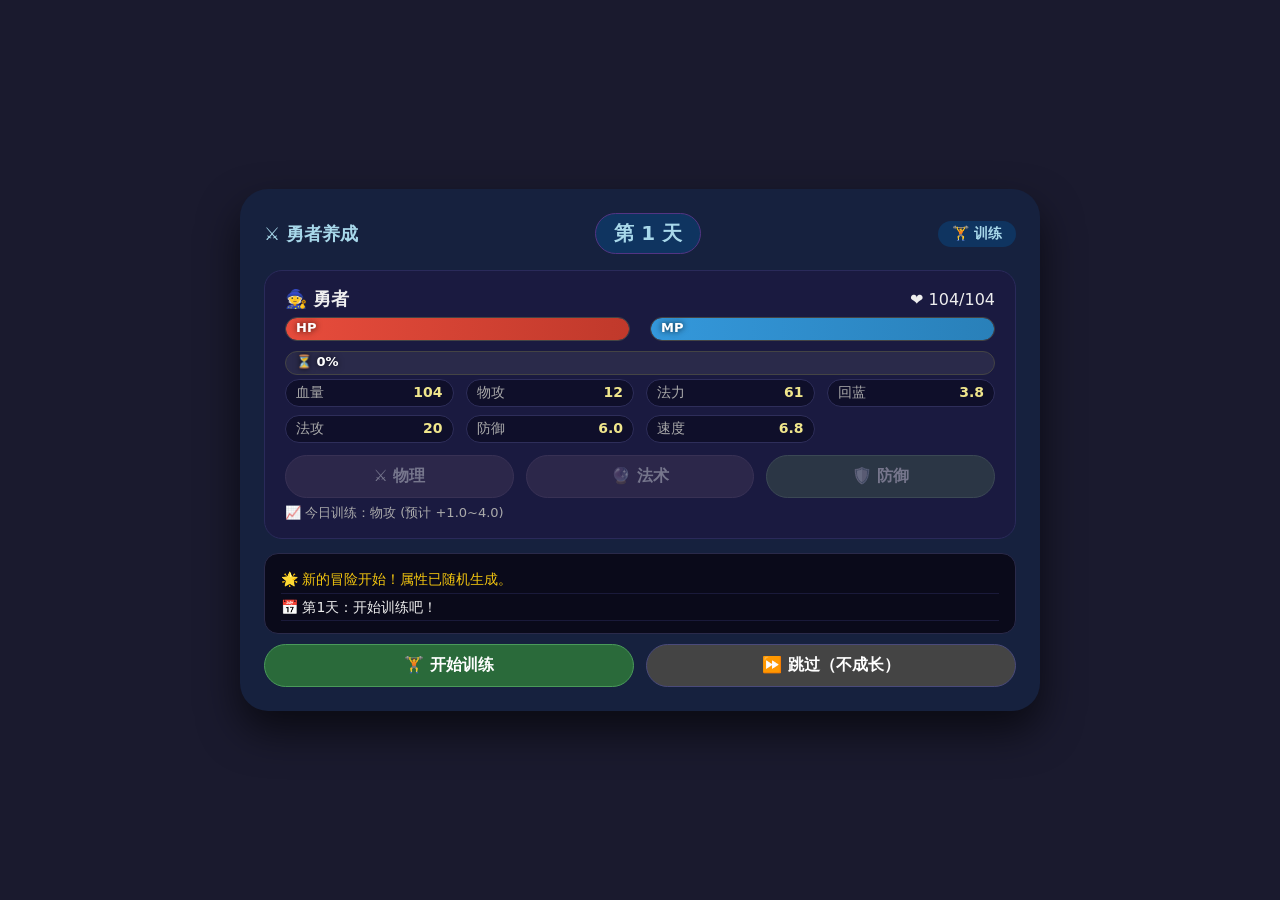
==== index.html @ 2fe4b632 "Add files via upload" ====
<!DOCTYPE html>
<html lang="zh-CN">
<head>
    <meta charset="UTF-8" />
    <meta name="viewport" content="width=device-width, initial-scale=1.0" />
    <title>30天养成·回合战斗</title>
    <link rel="stylesheet" href="style.css" />
</head>
<body>
<div id="app">
    <!-- 头部 -->
    <div class="header">
        <span>⚔️ 勇者养成</span>
        <span class="day-badge" id="dayDisplay">第 1 天</span>
        <span id="phaseLabel" style="font-size:14px; background:#0f3460; padding:4px 14px; border-radius:40px;">训练</span>
    </div>

    <!-- 玩家属性面板 -->
    <div class="panel" id="playerPanel">
        <div class="flex-between">
            <span style="font-weight:700; font-size:18px;">🧙 勇者</span>
            <span id="hpText" style="font-size:16px;">❤️ 100/100</span>
        </div>
        <div class="hp-mp-bar">
            <div class="bar-container">
                <div class="bar-fill hp" id="hpBar" style="width:100%"></div>
                <span class="bar-label" id="hpLabel">HP</span>
            </div>
            <div class="bar-container">
                <div class="bar-fill mp" id="mpBar" style="width:100%"></div>
                <span class="bar-label" id="mpLabel">MP</span>
            </div>
        </div>
        <div class="progress-container">
            <div class="bar-container">
                <div class="bar-fill progress" id="progressBar" style="width:0%"></div>
                <span class="bar-label" id="progressLabel">⏳ 0%</span>
            </div>
        </div>
        <div class="stat-grid" id="statGrid"></div>
        <div class="action-row" id="actionRow">
            <button class="btn primary" id="btnPhysical" disabled>⚔️ 物理</button>
            <button class="btn primary" id="btnMagic" disabled>🔮 法术</button>
            <button class="btn success" id="btnDefend" disabled>🛡️ 防御</button>
        </div>
        <div id="extraInfo" style="font-size:13px; margin-top:6px; color:#aaa;"></div>
    </div>

    <!-- 敌人面板（战斗中显示） -->
    <div class="panel" id="enemyPanel" style="display:none;">
        <div class="flex-between">
            <span style="font-weight:700; font-size:18px;" id="enemyName">👹 Boss</span>
            <span id="enemyHpText">❤️ 100/100</span>
        </div>
        <div class="bar-container">
            <div class="bar-fill hp" id="enemyHpBar" style="width:100%"></div>
            <span class="bar-label" id="enemyHpLabel">HP</span>
        </div>
        <div class="progress-container">
            <div class="bar-container">
                <div class="bar-fill progress" id="enemyProgressBar" style="width:0%"></div>
                <span class="bar-label" id="enemyProgressLabel">⏳ 0%</span>
            </div>
        </div>
        <div style="font-size:13px; color:#aaa; margin-top:4px;" id="enemyStatus"></div>
        <div class="stat-grid" id="enemyStatGrid" style="margin-top:8px;"></div>
    </div>

    <!-- 日志 -->
    <div class="log-box" id="logBox"></div>

    <!-- 动态区域（训练/剧情/结算） -->
    <div id="dynamicArea"></div>
</div>

<script type="module" src="js/main.js"></script>
</body>
</html>
---- style.css ----
* {
    box-sizing: border-box;
    font-family: system-ui, 'Segoe UI', Roboto, sans-serif;
    user-select: none;
}
body {
    background: #1a1a2e;
    min-height: 100vh;
    display: flex;
    justify-content: center;
    align-items: center;
    margin: 0;
    padding: 20px;
}
#app {
    max-width: 800px;
    width: 100%;
    background: #16213e;
    border-radius: 28px;
    padding: 24px;
    box-shadow: 0 20px 40px rgba(0, 0, 0, 0.6);
    color: #eee;
    transition: all 0.2s;
}
.header {
    display: flex;
    justify-content: space-between;
    align-items: center;
    margin-bottom: 16px;
    font-size: 18px;
    font-weight: 600;
    color: #a8d8ea;
}
.day-badge {
    background: #0f3460;
    padding: 6px 18px;
    border-radius: 40px;
    font-size: 20px;
    border: 1px solid #533483;
}
.panel {
    background: #1a1a40;
    border-radius: 18px;
    padding: 16px 20px;
    margin-bottom: 14px;
    border: 1px solid #2a2a5a;
}
.stat-grid {
    display: grid;
    grid-template-columns: repeat(4, 1fr);
    gap: 8px 12px;
    font-size: 14px;
}
.stat-item {
    display: flex;
    justify-content: space-between;
    background: #0f0f2a;
    padding: 4px 10px;
    border-radius: 20px;
    border: 1px solid #2e2e5a;
}
.stat-item .label {
    color: #aaa;
}
.stat-item .value {
    color: #f0e68c;
    font-weight: 600;
}
.hp-mp-bar {
    display: flex;
    gap: 20px;
    margin: 6px 0 10px 0;
}
.bar-container {
    flex: 1;
    background: #2a2a4a;
    border-radius: 20px;
    height: 24px;
    overflow: hidden;
    position: relative;
    border: 1px solid #444;
}
.bar-fill {
    height: 100%;
    width: 0%;
    transition: width 0.3s ease;
    border-radius: 20px;
}
.bar-fill.hp {
    background: linear-gradient(90deg, #e74c3c, #c0392b);
}
.bar-fill.mp {
    background: linear-gradient(90deg, #3498db, #2980b9);
}
.bar-fill.progress {
    background: linear-gradient(90deg, #f39c12, #e67e22);
}
.bar-label {
    position: absolute;
    left: 10px;
    top: 2px;
    font-size: 13px;
    font-weight: 600;
    color: #fff;
    text-shadow: 0 0 6px rgba(0,0,0,0.8);
}
.progress-container {
    margin: 8px 0 4px 0;
}
.action-row {
    display: flex;
    gap: 12px;
    flex-wrap: wrap;
    margin: 12px 0 6px 0;
}
.btn {
    background: #2a2a5a;
    border: none;
    padding: 10px 22px;
    border-radius: 40px;
    color: #fff;
    font-weight: 600;
    font-size: 16px;
    cursor: pointer;
    transition: 0.15s;
    flex: 1;
    min-width: 90px;
    border: 1px solid #4a4a7a;
}
.btn:hover:not(:disabled) {
    background: #3a3a7a;
    transform: scale(1.02);
}
.btn:disabled {
    opacity: 0.4;
    cursor: not-allowed;
    filter: grayscale(0.6);
}
.btn.primary {
    background: #533483;
    border-color: #7a4a9a;
}
.btn.primary:hover:not(:disabled) {
    background: #6a4a9a;
}
.btn.danger {
    background: #8e2a2a;
    border-color: #b44a4a;
}
.btn.danger:hover:not(:disabled) {
    background: #b44a4a;
}
.btn.success {
    background: #2a6a3a;
    border-color: #4a9a5a;
}
.btn.success:hover:not(:disabled) {
    background: #3a8a4a;
}
.log-box {
    background: #0a0a1a;
    border-radius: 14px;
    padding: 12px 16px;
    max-height: 160px;
    overflow-y: auto;
    font-size: 14px;
    line-height: 1.6;
    border: 1px solid #2a2a4a;
    margin-top: 10px;
    scroll-behavior: smooth;
}
.log-box div {
    border-bottom: 1px solid #1a1a3a;
    padding: 2px 0;
}
.log-box .highlight {
    color: #f1c40f;
}
.log-box .damage {
    color: #e74c3c;
}
.log-box .heal {
    color: #2ecc71;
}
.story-choices {
    display: flex;
    gap: 12px;
    flex-wrap: wrap;
    margin: 10px 0;
}
.story-choices .btn {
    flex: 1 1 30%;
}
.settlement {
    background: #0f0f2a;
    border-radius: 18px;
    padding: 24px;
    text-align: center;
    border: 2px solid #f1c40f;
}
.settlement h2 {
    margin: 0 0 12px 0;
    color: #f1c40f;
}
.flex-between {
    display: flex;
    justify-content: space-between;
    align-items: center;
}
.mt-8 { margin-top: 8px; }
.mb-8 { margin-bottom: 8px; }
.text-center { text-align: center; }
.text-gold { color: #f1c40f; }
.text-red { color: #e74c3c; }
.text-green { color: #2ecc71; }
.text-blue { color: #3498db; }
.op-6 { opacity: 0.6; }
.gap-8 { gap: 8px; }
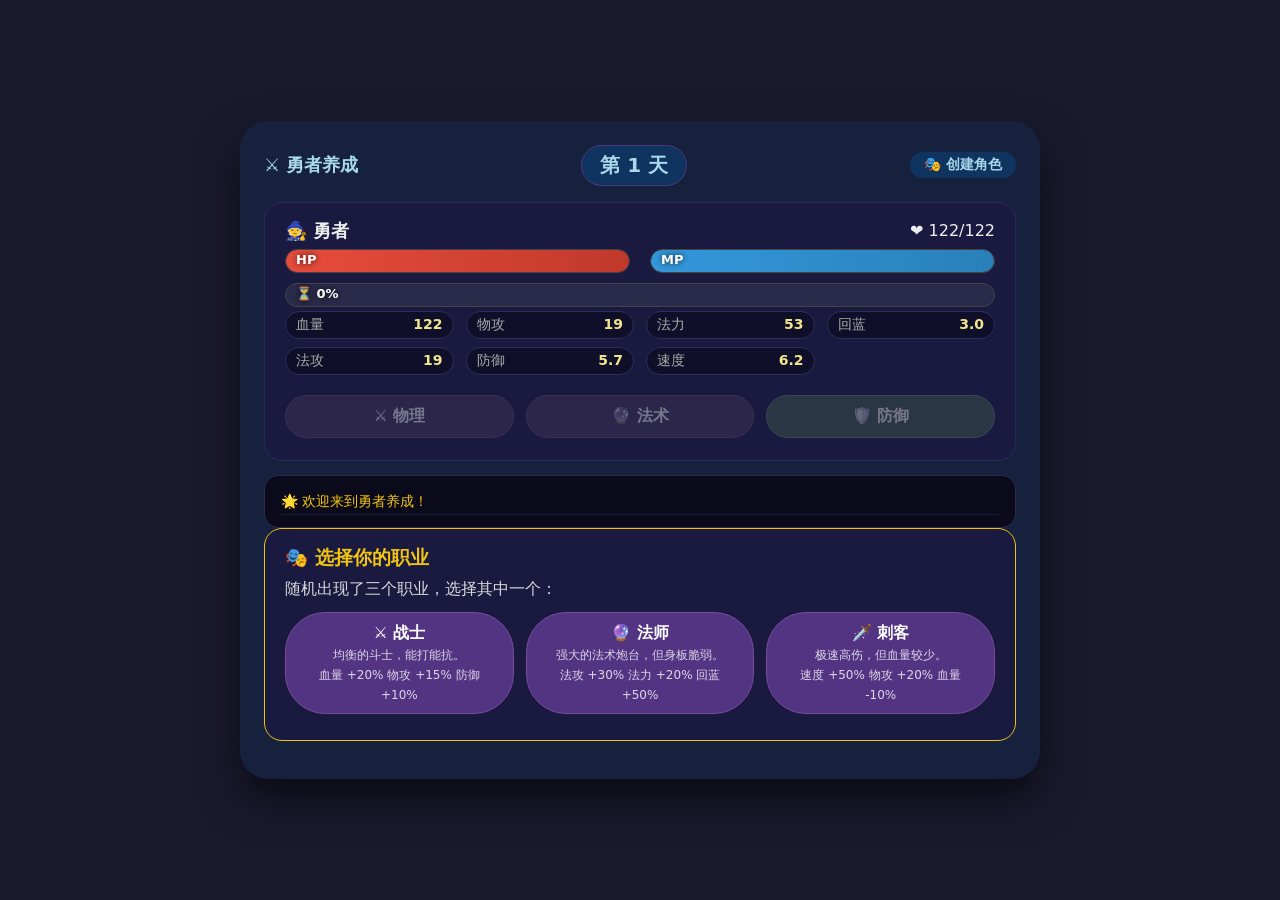
==== commit 13d8a909: "Add files via upload" ====
--- a/index.html
+++ b/index.html
@@ -38,6 +38,7 @@
             </div>
         </div>
         <div class="stat-grid" id="statGrid"></div>
+        <div id="charInfo" style="font-size:13px; margin-top:8px; color:#c8e6c9; display:flex; gap:14px; flex-wrap:wrap;"></div>
         <div class="action-row" id="actionRow">
             <button class="btn primary" id="btnPhysical" disabled>⚔️ 物理</button>
             <button class="btn primary" id="btnMagic" disabled>🔮 法术</button>
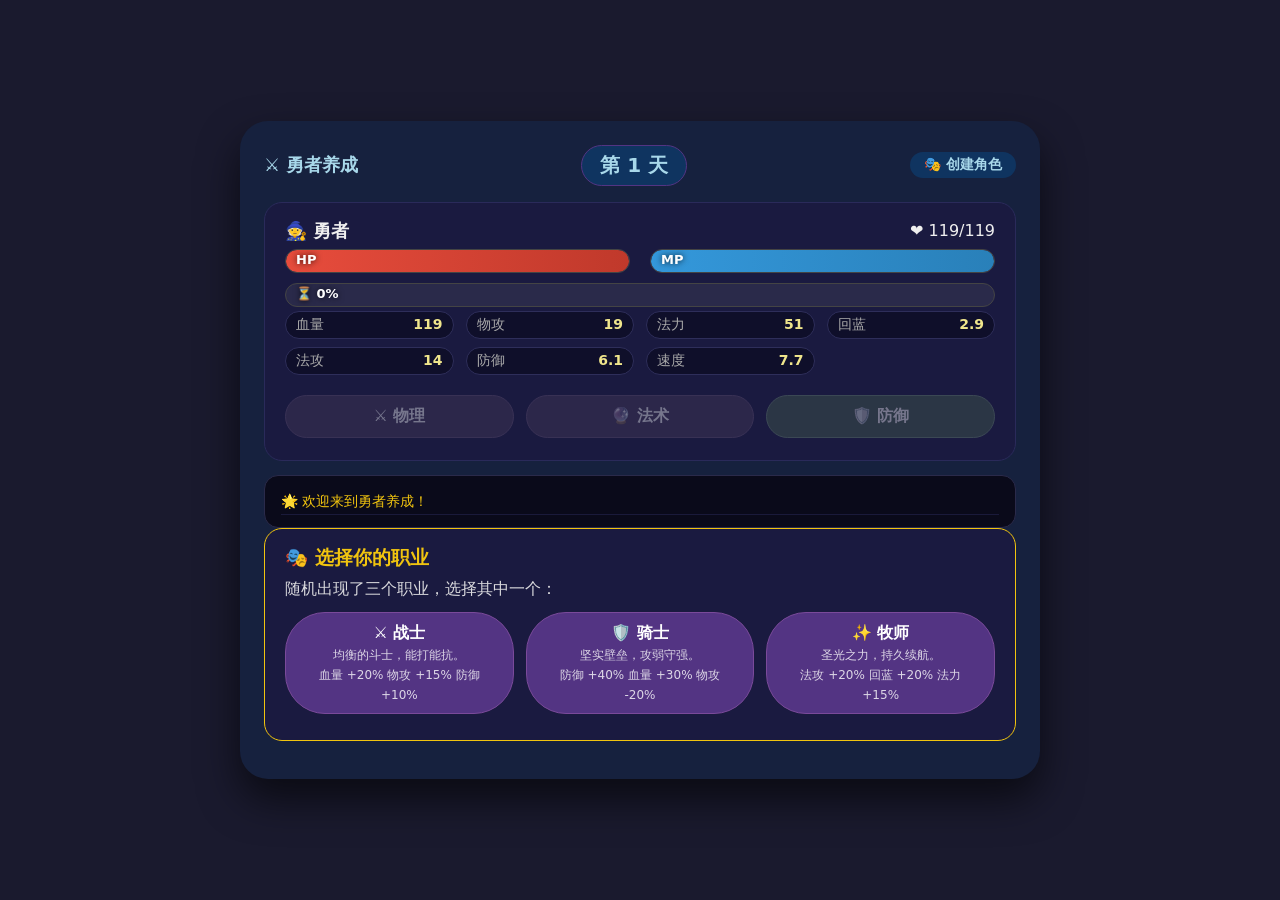
==== commit 40077a22: "Add files via upload" ====
--- a/index.html
+++ b/index.html
@@ -64,6 +64,7 @@
             </div>
         </div>
         <div style="font-size:13px; color:#aaa; margin-top:4px;" id="enemyStatus"></div>
+        <div style="font-size:13px; color:#ffd98a; margin-top:4px;" id="enemyInfo"></div>
         <div class="stat-grid" id="enemyStatGrid" style="margin-top:8px;"></div>
     </div>
 
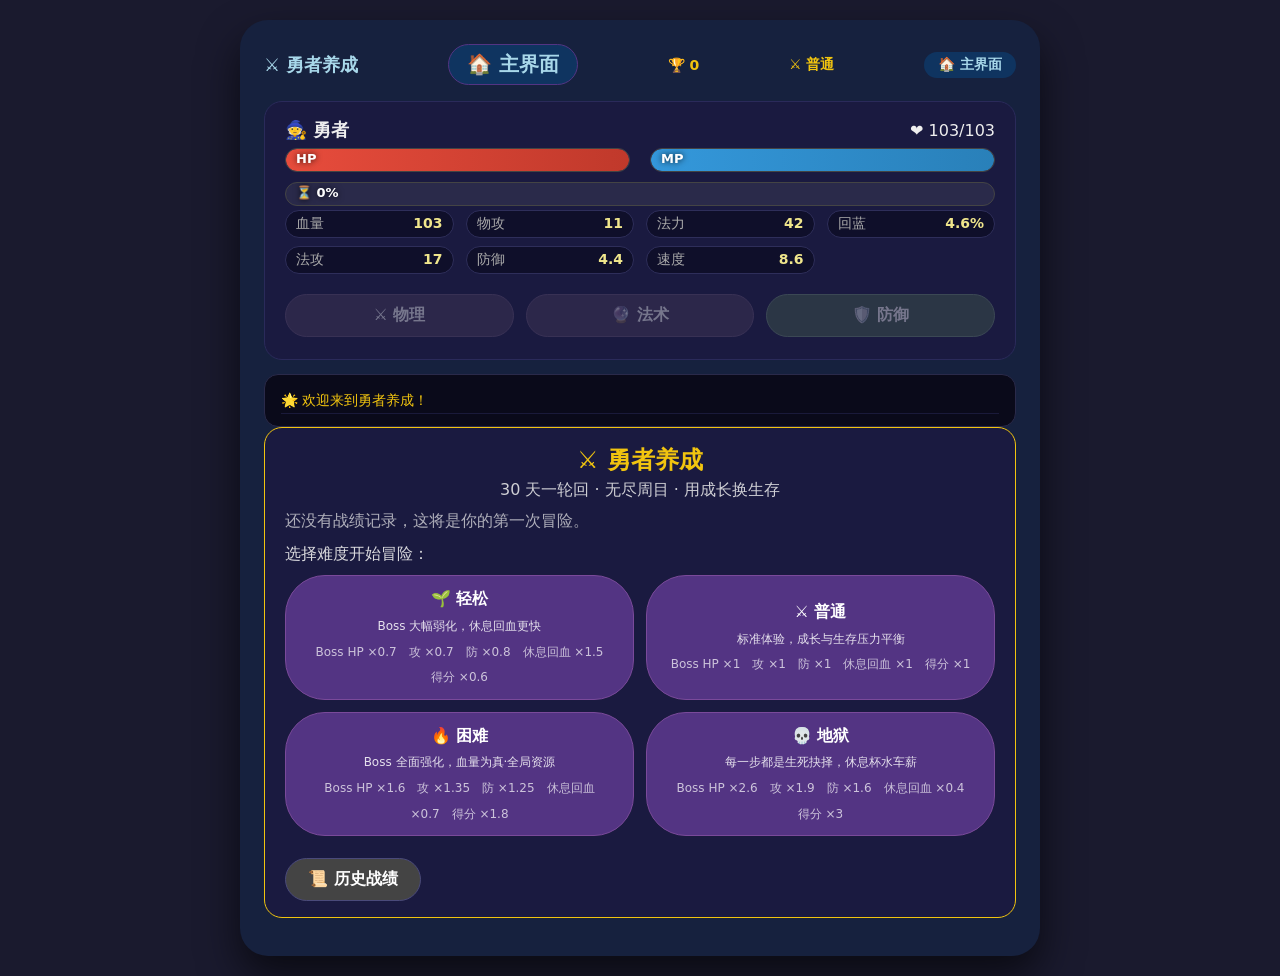
==== commit e6ab16f8: "1.3 增加了无尽模式" ====
--- a/index.html
+++ b/index.html
@@ -11,7 +11,9 @@
     <!-- 头部 -->
     <div class="header">
         <span>⚔️ 勇者养成</span>
-        <span class="day-badge" id="dayDisplay">第 1 天</span>
+        <span class="day-badge" id="dayDisplay">第 1 周目 · 第 1 天</span>
+        <span id="bossCountDisplay" style="font-size:14px; color:#f1c40f;">🏆 0</span>
+        <span id="difficultyDisplay" style="font-size:14px; color:#f1c40f;"></span>
         <span id="phaseLabel" style="font-size:14px; background:#0f3460; padding:4px 14px; border-radius:40px;">训练</span>
     </div>
 
@@ -45,6 +47,10 @@
             <button class="btn success" id="btnDefend" disabled>🛡️ 防御</button>
         </div>
         <div id="extraInfo" style="font-size:13px; margin-top:6px; color:#aaa;"></div>
+        <!-- 主动结算（仅战斗进行中显示） -->
+        <div id="settleArea" style="display:none; margin-top:8px;">
+            <button class="btn" id="btnSettle" style="background:#7f1d1d;">🏳️ 主动结算</button>
+        </div>
     </div>
 
     <!-- 敌人面板（战斗中显示） -->
--- a/style.css
+++ b/style.css
@@ -191,6 +191,12 @@
 .story-choices .btn {
     flex: 1 1 30%;
 }
+/* 难度选择：4 项排成 2×2 */
+.story-choices.diff-choices .btn {
+    flex: 1 1 45%;
+    text-align: center;
+    line-height: 1.6;
+}
 .settlement {
     background: #0f0f2a;
     border-radius: 18px;
